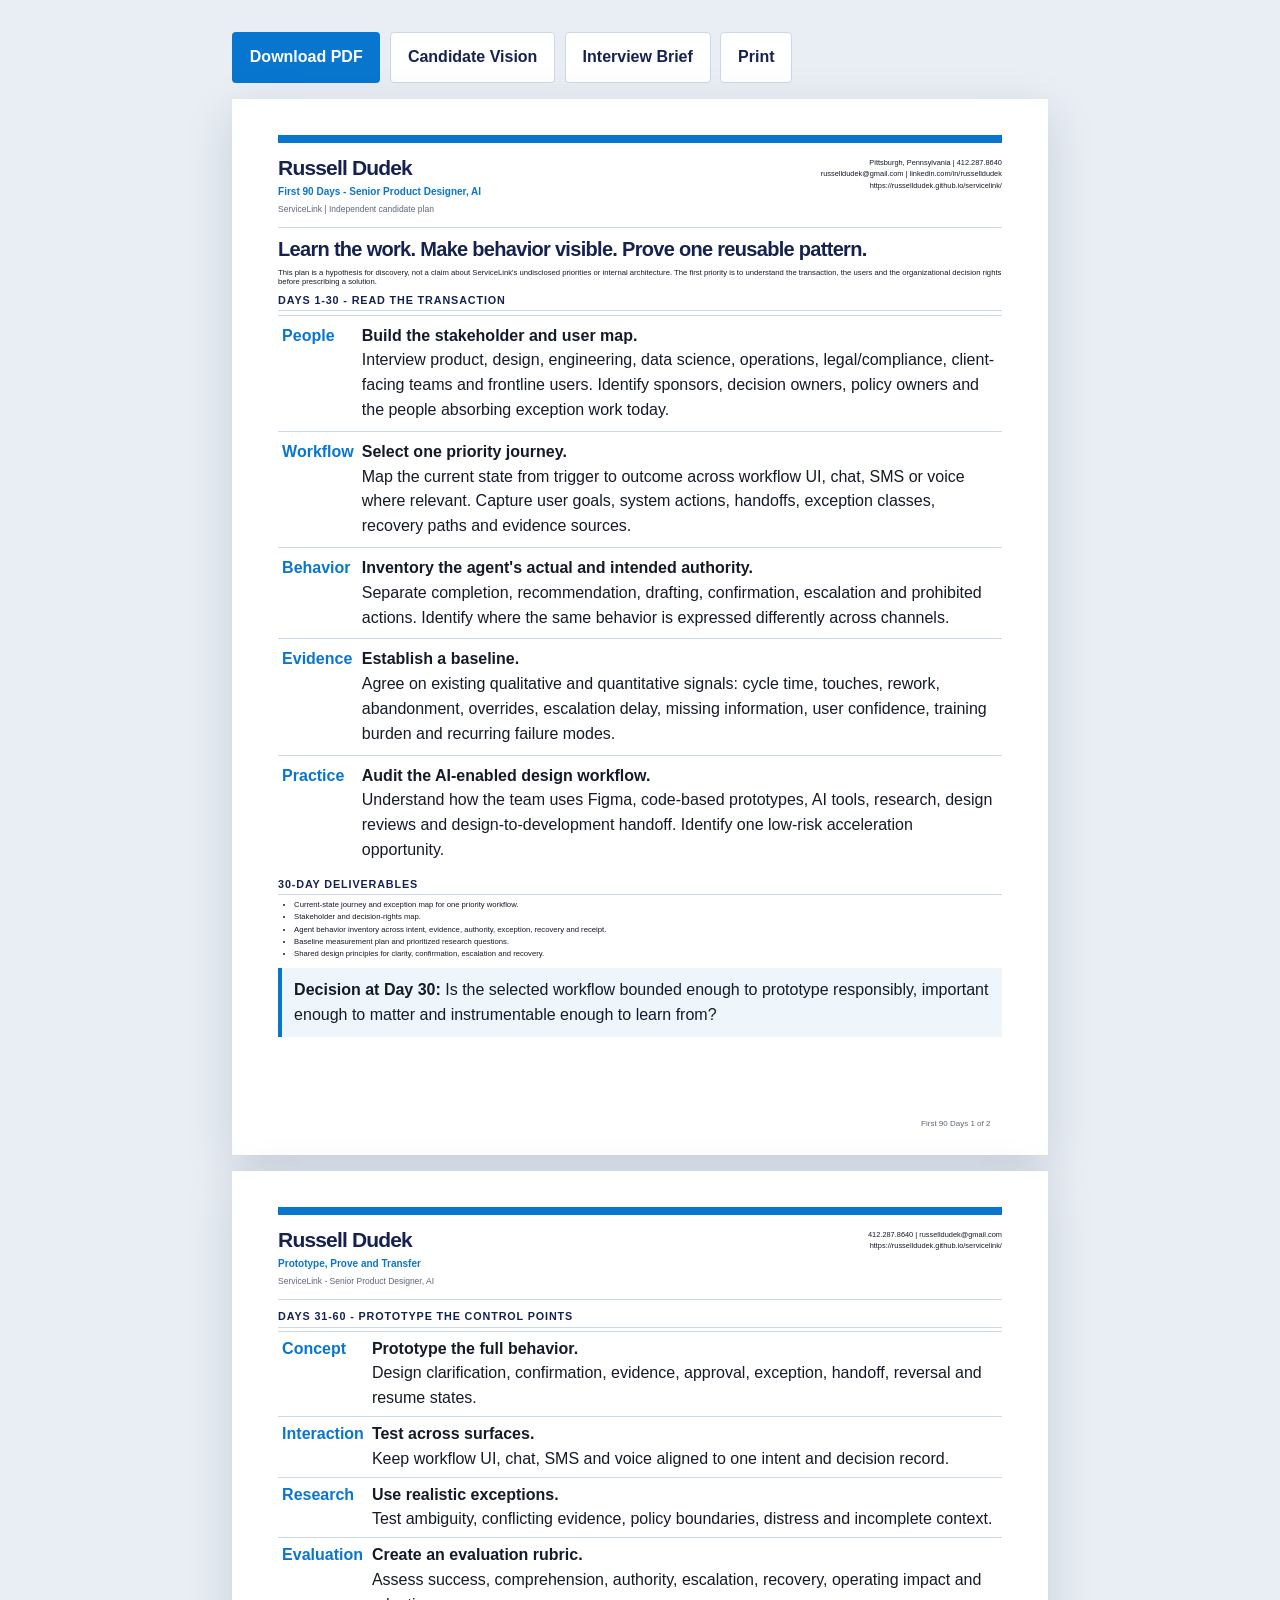
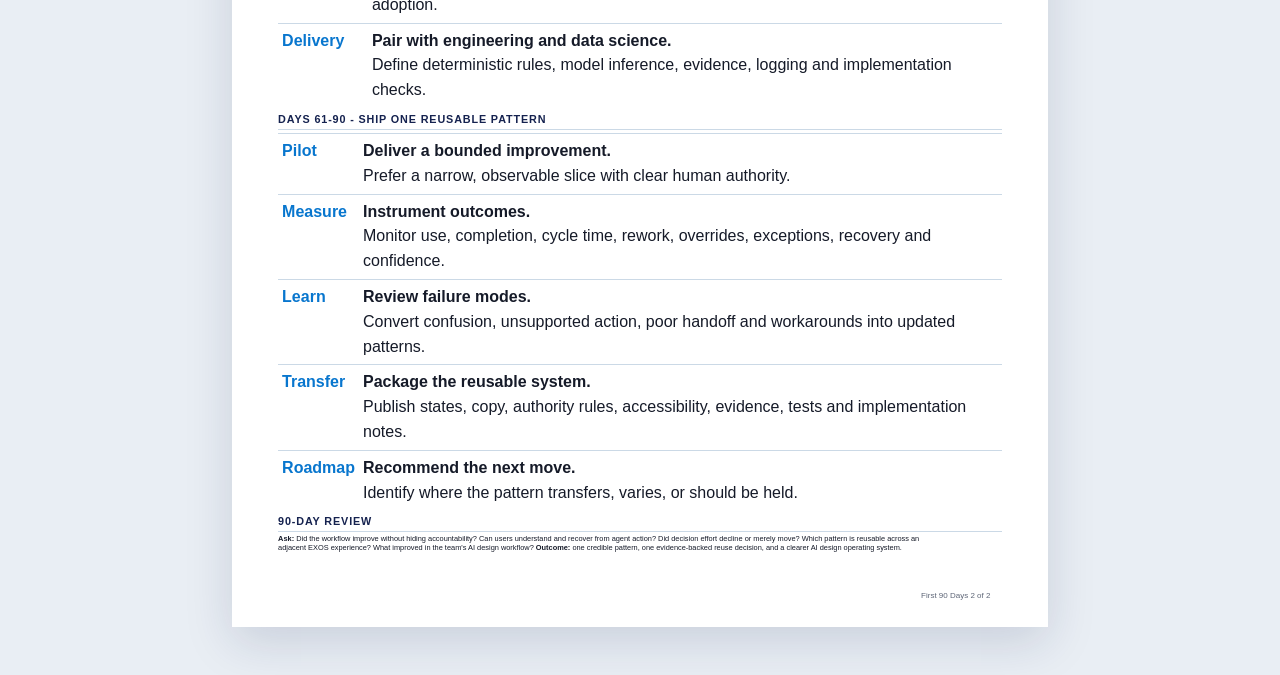
==== 90-day-plan.html @ c413d5b5 "Publish complete ServiceLink candidate campaign [skip ci]" ====
<!doctype html>
<html lang="en"><head><meta charset="utf-8"><meta name="viewport" content="width=device-width,initial-scale=1"><title>ServiceLink Senior Product Designer AI - First 90 Days</title><link rel="stylesheet" href="styles.css"></head>
<body class="document-page">
<div class="document-actions-bar"><a class="button primary" href="docs/ServiceLink-Senior-Product-Designer-AI-90-Day-Plan.pdf" download>Download PDF</a><a class="button secondary" href="index.html">Candidate Vision</a><a class="button secondary" href="interview-brief.html">Interview Brief</a><button class="button secondary" onclick="window.print()">Print</button></div>
<section class="document-sheet ultra-compact">
<header class="document-header"><div><div class="document-name">Russell Dudek</div><div class="document-identity">First 90 Days - Senior Product Designer, AI</div><div class="doc-company">ServiceLink | Independent candidate plan</div></div><div class="document-contact">Pittsburgh, Pennsylvania | 412.287.8640<br><a href="mailto:russelldudek@gmail.com">russelldudek@gmail.com</a> | <a href="https://www.linkedin.com/in/russelldudek">linkedin.com/in/russelldudek</a><br><a href="https://russelldudek.github.io/servicelink/">https://russelldudek.github.io/servicelink/</a></div></header>
<h1>Learn the work. Make behavior visible. Prove one reusable pattern.</h1>
<p>This plan is a hypothesis for discovery, not a claim about ServiceLink's undisclosed priorities or internal architecture. The first priority is to understand the transaction, the users and the organizational decision rights before prescribing a solution.</p>
<h2>Days 1-30 - Read the Transaction</h2>
<table class="timeline-table"><tr><td>People</td><td><strong>Build the stakeholder and user map.</strong><br>Interview product, design, engineering, data science, operations, legal/compliance, client-facing teams and frontline users. Identify sponsors, decision owners, policy owners and the people absorbing exception work today.</td></tr><tr><td>Workflow</td><td><strong>Select one priority journey.</strong><br>Map the current state from trigger to outcome across workflow UI, chat, SMS or voice where relevant. Capture user goals, system actions, handoffs, exception classes, recovery paths and evidence sources.</td></tr><tr><td>Behavior</td><td><strong>Inventory the agent's actual and intended authority.</strong><br>Separate completion, recommendation, drafting, confirmation, escalation and prohibited actions. Identify where the same behavior is expressed differently across channels.</td></tr><tr><td>Evidence</td><td><strong>Establish a baseline.</strong><br>Agree on existing qualitative and quantitative signals: cycle time, touches, rework, abandonment, overrides, escalation delay, missing information, user confidence, training burden and recurring failure modes.</td></tr><tr><td>Practice</td><td><strong>Audit the AI-enabled design workflow.</strong><br>Understand how the team uses Figma, code-based prototypes, AI tools, research, design reviews and design-to-development handoff. Identify one low-risk acceleration opportunity.</td></tr></table>
<h2>30-Day Deliverables</h2><ul><li>Current-state journey and exception map for one priority workflow.</li><li>Stakeholder and decision-rights map.</li><li>Agent behavior inventory across intent, evidence, authority, exception, recovery and receipt.</li><li>Baseline measurement plan and prioritized research questions.</li><li>Shared design principles for clarity, confirmation, escalation and recovery.</li></ul>
<div class="callout"><strong>Decision at Day 30:</strong> Is the selected workflow bounded enough to prototype responsibly, important enough to matter and instrumentable enough to learn from?</div>
<div class="page-number">First 90 Days 1 of 2</div>
</section>
<section class="document-sheet ultra-compact plan-page-two">
<header class="document-header"><div><div class="document-name">Russell Dudek</div><div class="document-identity">Prototype, Prove and Transfer</div><div class="doc-company">ServiceLink - Senior Product Designer, AI</div></div><div class="document-contact">412.287.8640 | russelldudek@gmail.com<br><a href="https://russelldudek.github.io/servicelink/">https://russelldudek.github.io/servicelink/</a></div></header>
<h2>Days 31-60 - Prototype the Control Points</h2>
<table class="timeline-table"><tr><td>Concept</td><td><strong>Prototype the full behavior.</strong><br>Design clarification, confirmation, evidence, approval, exception, handoff, reversal and resume states.</td></tr><tr><td>Interaction</td><td><strong>Test across surfaces.</strong><br>Keep workflow UI, chat, SMS and voice aligned to one intent and decision record.</td></tr><tr><td>Research</td><td><strong>Use realistic exceptions.</strong><br>Test ambiguity, conflicting evidence, policy boundaries, distress and incomplete context.</td></tr><tr><td>Evaluation</td><td><strong>Create an evaluation rubric.</strong><br>Assess success, comprehension, authority, escalation, recovery, operating impact and adoption.</td></tr><tr><td>Delivery</td><td><strong>Pair with engineering and data science.</strong><br>Define deterministic rules, model inference, evidence, logging and implementation checks.</td></tr></table>
<h2>Days 61-90 - Ship One Reusable Pattern</h2>
<table class="timeline-table"><tr><td>Pilot</td><td><strong>Deliver a bounded improvement.</strong><br>Prefer a narrow, observable slice with clear human authority.</td></tr><tr><td>Measure</td><td><strong>Instrument outcomes.</strong><br>Monitor use, completion, cycle time, rework, overrides, exceptions, recovery and confidence.</td></tr><tr><td>Learn</td><td><strong>Review failure modes.</strong><br>Convert confusion, unsupported action, poor handoff and workarounds into updated patterns.</td></tr><tr><td>Transfer</td><td><strong>Package the reusable system.</strong><br>Publish states, copy, authority rules, accessibility, evidence, tests and implementation notes.</td></tr><tr><td>Roadmap</td><td><strong>Recommend the next move.</strong><br>Identify where the pattern transfers, varies, or should be held.</td></tr></table>
<h2>90-Day Review</h2><p class="review-summary"><strong>Ask:</strong> Did the workflow improve without hiding accountability? Can users understand and recover from agent action? Did decision effort decline or merely move? Which pattern is reusable across an adjacent EXOS experience? What improved in the team's AI design workflow? <strong>Outcome:</strong> one credible pattern, one evidence-backed reuse decision, and a clearer AI design operating system.</p>
<div class="page-number">First 90 Days 2 of 2</div>
</section></body></html>
---- styles.css ----
@import url('./brand-tokens.css');

* { box-sizing: border-box; }
html { scroll-behavior: smooth; }
body {
  margin: 0;
  color: var(--sl-ink);
  background: var(--sl-white);
  font-family: "Aptos", "Helvetica Neue", Arial, sans-serif;
  line-height: 1.55;
}
a { color: inherit; }
button, a { -webkit-tap-highlight-color: transparent; }
button { font: inherit; }
img, svg { max-width: 100%; }

.skip-link {
  position: absolute; left: 1rem; top: -4rem; z-index: 1000;
  background: var(--sl-navy); color: white; padding: .75rem 1rem;
}
.skip-link:focus { top: 1rem; }

.site-header {
  position: sticky; top: 0; z-index: 50;
  background: rgba(255,255,255,.92); backdrop-filter: blur(16px);
  border-bottom: 1px solid rgba(203,217,230,.75);
}
.nav-wrap {
  max-width: 1240px; margin: 0 auto; padding: .85rem 1.5rem;
  display: flex; align-items: center; justify-content: space-between; gap: 1.5rem;
}
.identity { display: flex; align-items: baseline; gap: .75rem; text-decoration: none; }
.identity strong { color: var(--sl-navy); font-size: 1.1rem; letter-spacing: -.02em; }
.identity span { color: var(--sl-muted); font-size: .78rem; }
.nav-links { display: flex; flex-wrap: wrap; gap: .9rem; align-items: center; }
.nav-links a { text-decoration: none; color: var(--sl-muted); font-size: .88rem; font-weight: 700; }
.nav-links a:hover, .nav-links a:focus-visible { color: var(--sl-blue); }
.nav-cta { border: 1px solid var(--sl-blue); border-radius: 999px; padding: .55rem .85rem; color: var(--sl-blue)!important; }

main { overflow: hidden; }
.section { padding: 6rem 1.5rem; }
.section-inner { max-width: 1180px; margin: 0 auto; }
.section-label { color: var(--sl-blue); text-transform: uppercase; letter-spacing: .14em; font-weight: 800; font-size: .73rem; margin-bottom: 1rem; }
h1, h2, h3 { color: var(--sl-navy); line-height: 1.03; letter-spacing: -.035em; margin-top: 0; }
h1 { font-size: clamp(3rem, 7vw, 6.9rem); max-width: 9.2ch; margin-bottom: 1.5rem; }
h2 { font-size: clamp(2.1rem, 4.5vw, 4.4rem); max-width: 14ch; margin-bottom: 1.5rem; }
h3 { font-size: 1.35rem; }
.lead { font-size: clamp(1.15rem, 2vw, 1.45rem); color: var(--sl-muted); max-width: 48rem; }
.source-note { font-size: .8rem; color: var(--sl-muted); }

.hero {
  min-height: calc(100vh - 70px);
  display: grid; align-items: center;
  background:
    linear-gradient(90deg, rgba(8,118,206,.08), transparent 40%),
    radial-gradient(circle at 86% 18%, rgba(45,166,216,.18), transparent 28%),
    var(--sl-white);
  position: relative;
}
.hero::before {
  content: ""; position: absolute; inset: 0;
  background-image: linear-gradient(rgba(21,34,79,.045) 1px, transparent 1px), linear-gradient(90deg, rgba(21,34,79,.045) 1px, transparent 1px);
  background-size: 44px 44px; mask-image: linear-gradient(to right, transparent 0, rgba(0,0,0,.5) 45%, #000 100%);
}
.hero-grid { max-width: 1240px; margin: 0 auto; padding: 5rem 1.5rem; display: grid; grid-template-columns: 1.05fr .95fr; gap: 5rem; align-items: center; position: relative; z-index: 1; }
.company-lockup { display: inline-flex; flex-direction: column; gap: .2rem; margin-bottom: 2rem; border-left: 5px solid var(--sl-blue); padding-left: 1rem; }
.company-lockup strong { font-size: 1.35rem; color: var(--sl-navy); letter-spacing: -.02em; }
.company-lockup span { font-size: .82rem; color: var(--sl-muted); }
.hero-copy p { max-width: 44rem; font-size: 1.18rem; color: var(--sl-muted); }
.hero-actions { margin-top: 2.3rem; display: flex; gap: .8rem; flex-wrap: wrap; }
.button { display: inline-flex; justify-content: center; align-items: center; min-height: 46px; padding: .75rem 1.05rem; border-radius: 4px; font-weight: 800; text-decoration: none; border: 1px solid transparent; }
.button.primary { background: var(--sl-blue); color: white; }
.button.secondary { border-color: var(--sl-line); color: var(--sl-navy); background: white; }
.button:hover, .button:focus-visible { transform: translateY(-1px); box-shadow: 0 8px 24px rgba(21,34,79,.13); }

.title-scene { position: relative; min-height: 560px; display: grid; place-items: center; }
.title-document { position: relative; width: min(100%, 470px); aspect-ratio: .82; }
.deed-layer {
  position: absolute; inset: 0; border-radius: 10px; border: 1px solid rgba(21,34,79,.15); box-shadow: var(--shadow-soft);
  background: rgba(255,255,255,.92); padding: 2rem; transition: transform .6s cubic-bezier(.2,.7,.2,1), opacity .6s ease;
}
.deed-layer.layer-a { transform: translate(-28px, 26px) rotate(-4deg); background: rgba(238,246,252,.94); }
.deed-layer.layer-b { transform: translate(26px, 15px) rotate(3deg); background: rgba(220,240,251,.92); }
.deed-layer.layer-c { transform: translate(-8px, -10px) rotate(-1deg); }
.title-scene.is-aligned .layer-a, .title-scene.is-aligned .layer-b, .title-scene.is-aligned .layer-c { transform: translate(0,0) rotate(0); }
.deed-topline { display: flex; justify-content: space-between; gap: 1rem; color: var(--sl-blue); text-transform: uppercase; letter-spacing: .12em; font-weight: 800; font-size: .65rem; }
.deed-title { font-size: 2.1rem; color: var(--sl-navy); font-weight: 900; line-height: 1; margin: 1.6rem 0 1.8rem; letter-spacing: -.04em; }
.deed-row { display: grid; grid-template-columns: 100px 1fr; gap: 1rem; padding: .75rem 0; border-top: 1px solid var(--sl-line); font-size: .83rem; }
.deed-row b { color: var(--sl-navy); }
.deed-row span { color: var(--sl-muted); }
.clear-seal {
  position: absolute; right: -18px; bottom: 35px; width: 128px; height: 128px; border: 3px solid var(--campaign-green); border-radius: 50%;
  display: grid; place-items: center; text-align: center; color: var(--campaign-green); font-weight: 900; text-transform: uppercase; letter-spacing: .08em; font-size: .72rem;
  background: rgba(255,255,255,.94); transform: scale(.75) rotate(-12deg); opacity: .25; transition: .7s ease;
}
.title-scene.is-aligned .clear-seal { transform: scale(1) rotate(-7deg); opacity: 1; }
.scene-caption { position: absolute; left: 1rem; bottom: -1rem; color: var(--sl-muted); font-size: .78rem; max-width: 24rem; }

.company-moment { background: var(--sl-navy); color: white; }
.company-moment h2, .company-moment h3 { color: white; }
.company-moment .section-label { color: #7dd8ff; }
.moment-grid { display: grid; grid-template-columns: .8fr 1.2fr; gap: 5rem; align-items: start; }
.moment-lines { border-left: 1px solid rgba(255,255,255,.25); }
.moment-line { padding: 1.35rem 0 1.35rem 2rem; border-bottom: 1px solid rgba(255,255,255,.16); }
.moment-line strong { display: block; color: #7dd8ff; margin-bottom: .4rem; }
.moment-line p { margin: 0; color: rgba(255,255,255,.8); }

.tensions { background: #f7fbfe; }
.tension-list { margin-top: 3.5rem; border-top: 2px solid var(--sl-navy); }
.tension-row { display: grid; grid-template-columns: 1fr 72px 1fr; align-items: center; gap: 1rem; padding: 1.5rem 0; border-bottom: 1px solid var(--sl-line); }
.tension-side { font-weight: 850; color: var(--sl-navy); font-size: clamp(1.2rem, 2.2vw, 1.8rem); }
.tension-row .versus { text-align: center; color: var(--sl-blue); font-weight: 900; }
.tension-note { grid-column: 1 / -1; color: var(--sl-muted); max-width: 60rem; }

.operating-model { background: white; }
.model-layout { display: grid; grid-template-columns: .72fr 1.28fr; gap: 4rem; align-items: start; }
.model-rail { position: sticky; top: 100px; }
.model-sequence { border-left: 3px solid var(--sl-blue); }
.model-step { position: relative; padding: .5rem 0 2.3rem 2rem; }
.model-step::before { content: ""; position: absolute; width: 13px; height: 13px; left: -8px; top: .55rem; border-radius: 50%; background: white; border: 3px solid var(--sl-blue); }
.model-step small { color: var(--sl-blue); font-weight: 900; letter-spacing: .12em; }
.model-step p { color: var(--sl-muted); margin-bottom: 0; }
.model-result { padding: 1.5rem; background: var(--sl-pale); border-left: 4px solid var(--campaign-green); }

.lab { background: linear-gradient(135deg, var(--sl-navy), #0f3f77); color: white; }
.lab h2, .lab h3 { color: white; }
.lab .section-label { color: #7dd8ff; }
.lab-intro { max-width: 50rem; color: rgba(255,255,255,.78); }
.scenario-controls { display: flex; gap: .55rem; flex-wrap: wrap; margin: 2rem 0; }
.scenario-button { border: 1px solid rgba(255,255,255,.3); background: transparent; color: white; padding: .7rem .9rem; cursor: pointer; border-radius: 4px; font-weight: 800; }
.scenario-button[aria-pressed="true"] { background: white; color: var(--sl-navy); border-color: white; }
.scenario-button:focus-visible { outline: 3px solid #7dd8ff; outline-offset: 3px; }
.review-workspace { display: grid; grid-template-columns: 1.1fr .9fr; gap: 1.25rem; }
.review-sheet, .decision-panel { background: white; color: var(--sl-ink); border-radius: 8px; padding: 1.6rem; }
.review-sheet { display: grid; gap: .2rem; }
.review-line { display: grid; grid-template-columns: 130px 1fr auto; align-items: center; gap: 1rem; padding: .85rem 0; border-bottom: 1px solid var(--sl-line); }
.review-line .field { color: var(--sl-muted); font-size: .8rem; font-weight: 800; text-transform: uppercase; letter-spacing: .08em; }
.review-line .value { font-weight: 750; color: var(--sl-navy); }
.review-line .status { font-size: .72rem; padding: .25rem .45rem; border-radius: 999px; font-weight: 900; }
.status.clear { background: #dff4ec; color: #166b56; }
.status.hold { background: #fff0d9; color: #8a5512; }
.status.stop { background: #fde6e9; color: #953645; }
.decision-panel { display: flex; flex-direction: column; justify-content: space-between; }
.decision-badge { display: inline-flex; align-self: flex-start; padding: .4rem .6rem; border-radius: 3px; background: var(--sl-blue); color: white; font-weight: 900; font-size: .78rem; }
.decision-panel h3 { font-size: 2rem; margin: 1.4rem 0 .6rem; }
.decision-panel p { color: var(--sl-muted); }
.receipt { margin-top: 1.2rem; border-top: 2px solid var(--sl-navy); padding-top: 1rem; font-family: ui-monospace, SFMono-Regular, Menlo, monospace; font-size: .76rem; color: var(--sl-muted); }
.reset-button { margin-top: 1rem; align-self: flex-start; border: 0; background: transparent; color: var(--sl-blue); text-decoration: underline; cursor: pointer; font-weight: 800; }

.evidence { background: #f7fbfe; }
.evidence-trail { margin-top: 3rem; position: relative; }
.evidence-trail::before { content: ""; position: absolute; left: 150px; top: 0; bottom: 0; width: 2px; background: var(--sl-line); }
.evidence-item { display: grid; grid-template-columns: 120px 1fr; gap: 3rem; padding: 1.4rem 0; position: relative; }
.evidence-year { color: var(--sl-blue); font-weight: 900; text-align: right; }
.evidence-copy { padding-left: 2rem; position: relative; }
.evidence-copy::before { content: ""; position: absolute; left: -3.45rem; top: .3rem; width: 12px; height: 12px; background: white; border: 3px solid var(--sl-blue); border-radius: 50%; }
.evidence-copy h3 { margin-bottom: .35rem; }
.evidence-copy p { margin: 0; color: var(--sl-muted); }

.entry { background: white; }
.entry-map { display: grid; grid-template-columns: repeat(3,1fr); gap: 0; border: 1px solid var(--sl-line); margin-top: 3rem; }
.entry-phase { padding: 2rem; min-height: 330px; border-right: 1px solid var(--sl-line); position: relative; }
.entry-phase:last-child { border-right: 0; }
.entry-phase .day { color: var(--sl-blue); font-size: .75rem; font-weight: 900; text-transform: uppercase; letter-spacing: .12em; }
.entry-phase h3 { font-size: 1.8rem; margin: 1rem 0; }
.entry-phase ul { padding-left: 1.1rem; color: var(--sl-muted); }
.entry-phase::after { content: ""; position: absolute; bottom: 0; left: 0; width: 100%; height: 7px; background: var(--sl-blue); transform-origin: left; transform: scaleX(.33); }
.entry-phase:nth-child(2)::after { transform: scaleX(.67); }
.entry-phase:nth-child(3)::after { transform: scaleX(1); }

.objection { background: var(--sl-pale); }
.objection-layout { display: grid; grid-template-columns: .85fr 1.15fr; gap: 5rem; align-items: start; }
.objection-question { font-size: clamp(2rem,4vw,4rem); color: var(--sl-navy); font-weight: 900; line-height: 1.05; }
.objection-answer p { color: var(--sl-muted); font-size: 1.08rem; }

.questions { background: var(--sl-navy); color: white; }
.questions h2, .questions h3 { color: white; }
.questions .section-label { color: #7dd8ff; }
.question-list { counter-reset: q; margin-top: 3rem; }
.question { counter-increment: q; display: grid; grid-template-columns: 56px 1fr; gap: 1.2rem; padding: 1.4rem 0; border-top: 1px solid rgba(255,255,255,.18); }
.question::before { content: counter(q, decimal-leading-zero); color: #7dd8ff; font-weight: 900; }
.question p { margin: 0; font-size: 1.2rem; }
.document-actions { display: flex; flex-wrap: wrap; gap: .8rem; margin-top: 3rem; }
.document-actions .button.secondary { background: transparent; color: white; border-color: rgba(255,255,255,.4); }

.site-footer { padding: 2rem 1.5rem; background: #0d1637; color: rgba(255,255,255,.67); font-size: .78rem; }
.footer-inner { max-width: 1180px; margin: 0 auto; display: flex; justify-content: space-between; gap: 2rem; flex-wrap: wrap; }

/* Document system */
.document-page { background: #e9eef4; min-height: 100vh; padding: 2rem 1rem; }
.document-actions-bar { max-width: 8.5in; margin: 0 auto 1rem; display: flex; gap: .6rem; flex-wrap: wrap; }
.document-sheet { width: 8.5in; max-width: 100%; margin: 0 auto 1rem; min-height: 11in; background: white; box-shadow: 0 15px 45px rgba(21,34,79,.15); padding: .55in .6in; position: relative; overflow: visible; }
.document-header { border-top: 8px solid var(--sl-blue); padding-top: .22in; display: grid; grid-template-columns: 1fr auto; gap: .25in; align-items: start; border-bottom: 1px solid var(--sl-line); padding-bottom: .18in; margin-bottom: .22in; }
.document-name { font-size: 26px; line-height: 1; color: var(--sl-navy); font-weight: 900; letter-spacing: -.04em; }
.document-identity { margin-top: 6px; color: var(--sl-blue); font-size: 12px; font-weight: 800; }
.document-contact { text-align: right; font-size: 8.5px; line-height: 1.55; }
.document-contact a { text-decoration: none; }
.doc-company { color: var(--sl-muted); font-size: 8.5px; margin-top: 4px; }
.document-sheet h1 { font-size: 24px; max-width: none; margin: 0 0 10px; }
.document-sheet h2 { font-size: 14px; max-width: none; margin: 18px 0 7px; color: var(--sl-navy); text-transform: uppercase; letter-spacing: .08em; border-bottom: 1px solid var(--sl-line); padding-bottom: 4px; }
.document-sheet h3 { font-size: 11.5px; margin: 0; letter-spacing: 0; line-height: 1.25; }
.document-sheet p, .document-sheet li { font-size: 9.3px; line-height: 1.38; }
.document-sheet ul { margin: 5px 0 9px; padding-left: 16px; }
.document-sheet li { margin-bottom: 3px; }
.resume-summary { display: grid; grid-template-columns: 1.3fr .7fr; gap: .25in; }
.capability-list { display: grid; grid-template-columns: 1fr 1fr; gap: 4px 12px; padding: 0; list-style: none; }
.capability-list li { border-left: 3px solid var(--sl-blue); padding-left: 6px; }
.role { margin-bottom: 13px; break-inside: avoid; }
.role-line { display: flex; justify-content: space-between; gap: 10px; align-items: baseline; }
.role-meta { color: var(--sl-muted); font-size: 8.7px; font-weight: 700; }
.doc-columns { display: grid; grid-template-columns: 1fr 1fr; gap: .25in; }
.callout { background: var(--sl-pale); border-left: 4px solid var(--sl-blue); padding: 10px 12px; }
.page-number { position: absolute; bottom: .25in; right: .6in; font-size: 8px; color: var(--sl-muted); }
.document-sheet .small { font-size: 8.3px; color: var(--sl-muted); }
.cover-body p { font-size: 10.4px; line-height: 1.52; margin: 0 0 12px; }
.signature { margin-top: 18px; }
.brief-grid { display: grid; grid-template-columns: .85fr 1.15fr; gap: .25in; }
.metric-table { width: 100%; border-collapse: collapse; font-size: 8.5px; }
.metric-table th, .metric-table td { border: 1px solid var(--sl-line); padding: 6px; vertical-align: top; }
.metric-table th { background: var(--sl-pale); text-align: left; color: var(--sl-navy); }
.timeline-table { width: 100%; border-collapse: collapse; }
.timeline-table td { vertical-align: top; border-top: 1px solid var(--sl-line); padding: 8px 4px; }
.timeline-table td:first-child { width: 75px; color: var(--sl-blue); font-weight: 900; }
.review-card { border: 1px solid var(--sl-line); padding: 10px; margin-bottom: 8px; break-inside: avoid; }
.review-card b { color: var(--sl-navy); }

@media (max-width: 900px) {
  .hero-grid, .moment-grid, .model-layout, .review-workspace, .objection-layout { grid-template-columns: 1fr; gap: 3rem; }
  .title-scene { min-height: 500px; }
  .model-rail { position: static; }
  .entry-map { grid-template-columns: 1fr; }
  .entry-phase { border-right: 0; border-bottom: 1px solid var(--sl-line); min-height: auto; }
  .entry-phase:last-child { border-bottom: 0; }
  .document-header { grid-template-columns: 1fr; }
  .document-contact { text-align: left; }
}
@media (max-width: 680px) {
  .nav-links a:not(.nav-cta) { display: none; }
  .identity span { display: none; }
  .section { padding: 4.2rem 1rem; }
  .hero-grid { padding: 4rem 1rem; }
  h1 { font-size: clamp(2.8rem, 16vw, 4.4rem); }
  .title-scene { min-height: 430px; }
  .title-document { width: 88%; }
  .deed-layer { padding: 1.35rem; }
  .deed-title { font-size: 1.7rem; }
  .deed-row { grid-template-columns: 80px 1fr; font-size: .72rem; }
  .clear-seal { width: 95px; height: 95px; right: -10px; }
  .tension-row { grid-template-columns: 1fr; gap: .4rem; }
  .tension-row .versus { text-align: left; }
  .review-line { grid-template-columns: 1fr; gap: .25rem; }
  .review-line .status { justify-self: start; }
  .evidence-trail::before { left: 14px; }
  .evidence-item { grid-template-columns: 1fr; gap: .3rem; padding-left: 2.2rem; }
  .evidence-year { text-align: left; }
  .evidence-copy { padding-left: 0; }
  .evidence-copy::before { left: -2.55rem; }
  .document-page { padding: .5rem; }
  .document-sheet { width: 100%; min-height: auto; padding: 1.25rem; box-shadow: none; }
  .resume-summary, .doc-columns, .brief-grid { grid-template-columns: 1fr; }
  .page-number { position: static; text-align: right; margin-top: 1rem; }
}

@media print {
  @page { size: Letter; margin: 0; }
  body { background: white; -webkit-print-color-adjust: exact; print-color-adjust: exact; }
  .site-header, .document-actions-bar { display: none !important; }
  .document-page { padding: 0; background: white; }
  .document-sheet { width: 8.5in; height: 11in; min-height: 11in; margin: 0; box-shadow: none; break-after: page; overflow: hidden; }
  .document-sheet:last-child { break-after: auto; }
  a { text-decoration: none; }
}

@media (prefers-reduced-motion: reduce) {
  html { scroll-behavior: auto; }
  *, *::before, *::after { animation-duration: .001ms !important; animation-iteration-count: 1 !important; transition-duration: .001ms !important; }
  .deed-layer { transform: translate(0,0) rotate(0) !important; }
  .clear-seal { transform: scale(1) rotate(-7deg) !important; opacity: 1 !important; }
}

/* Compact print artifacts with deliberate fixed-page composition */
.document-sheet.compact { padding: .42in .5in; }
.document-sheet.compact .document-header { padding-top: .16in; padding-bottom: .13in; margin-bottom: .15in; }
.document-sheet.compact .document-name { font-size: 22px; }
.document-sheet.compact .document-identity { font-size: 10.5px; }
.document-sheet.compact .document-contact { font-size: 7.7px; }
.document-sheet.compact h1 { font-size: 21px; margin-bottom: 7px; }
.document-sheet.compact h2 { font-size: 11.5px; margin: 11px 0 5px; padding-bottom: 3px; }
.document-sheet.compact h3 { font-size: 10.5px; }
.document-sheet.compact p,
.document-sheet.compact li { font-size: 8.1px; line-height: 1.28; }
.document-sheet.compact ul { margin: 3px 0 6px; }
.document-sheet.compact .metric-table { font-size: 7.25px; }
.document-sheet.compact .metric-table th,
.document-sheet.compact .metric-table td { padding: 4px; }
.document-sheet.compact .timeline-table td { padding: 5px 3px; }
.document-sheet.compact .timeline-table td:first-child { width: 62px; }
.document-sheet.compact .review-card { padding: 6px 8px; margin-bottom: 5px; }
.document-sheet.compact .callout { padding: 7px 9px; }
.document-sheet.compact .small { font-size: 7.2px; }

.document-sheet.ultra-compact { padding: .38in .48in; }
.document-sheet.ultra-compact .document-header { padding-top: .14in; padding-bottom: .11in; margin-bottom: .12in; }
.document-sheet.ultra-compact .document-name { font-size: 21px; }
.document-sheet.ultra-compact .document-identity { font-size: 10px; }
.document-sheet.ultra-compact .document-contact { font-size: 7.4px; }
.document-sheet.ultra-compact h1 { font-size: 20px; margin-bottom: 6px; }
.document-sheet.ultra-compact h2 { font-size: 10.8px; margin: 8px 0 4px; }
.document-sheet.ultra-compact p,
.document-sheet.ultra-compact li { font-size: 7.7px; line-height: 1.22; }
.document-sheet.ultra-compact .review-card { padding: 5px 7px; margin-bottom: 4px; }
.document-sheet.ultra-compact .metric-table { font-size: 6.8px; }
.document-sheet.ultra-compact .metric-table th,
.document-sheet.ultra-compact .metric-table td { padding: 3px; }

.document-sheet.plan-page-two .timeline-table td { padding: 5px 4px; }
.document-sheet.plan-page-two h2 { margin: 6px 0 3px; }
.document-sheet.plan-page-two .review-summary { font-size: 7.4px; line-height: 1.16; margin: 0; padding-right: .7in; }
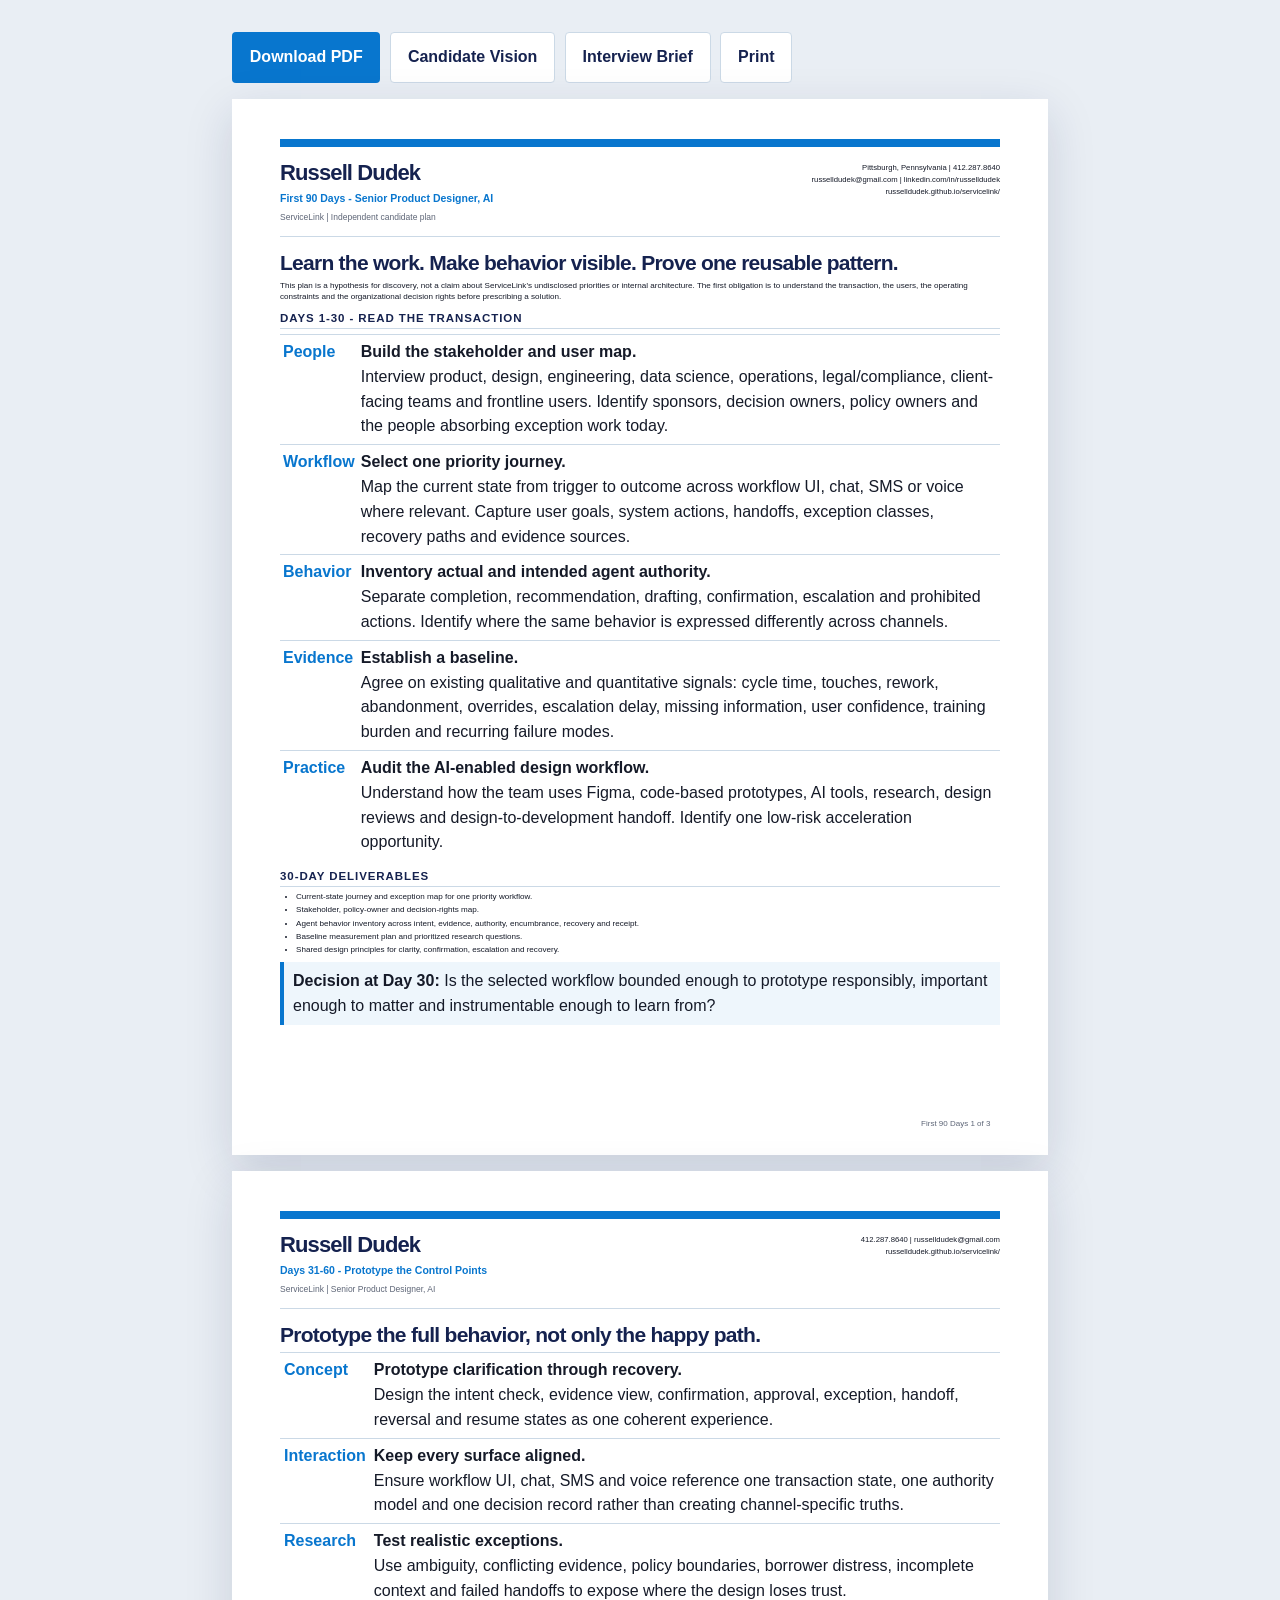
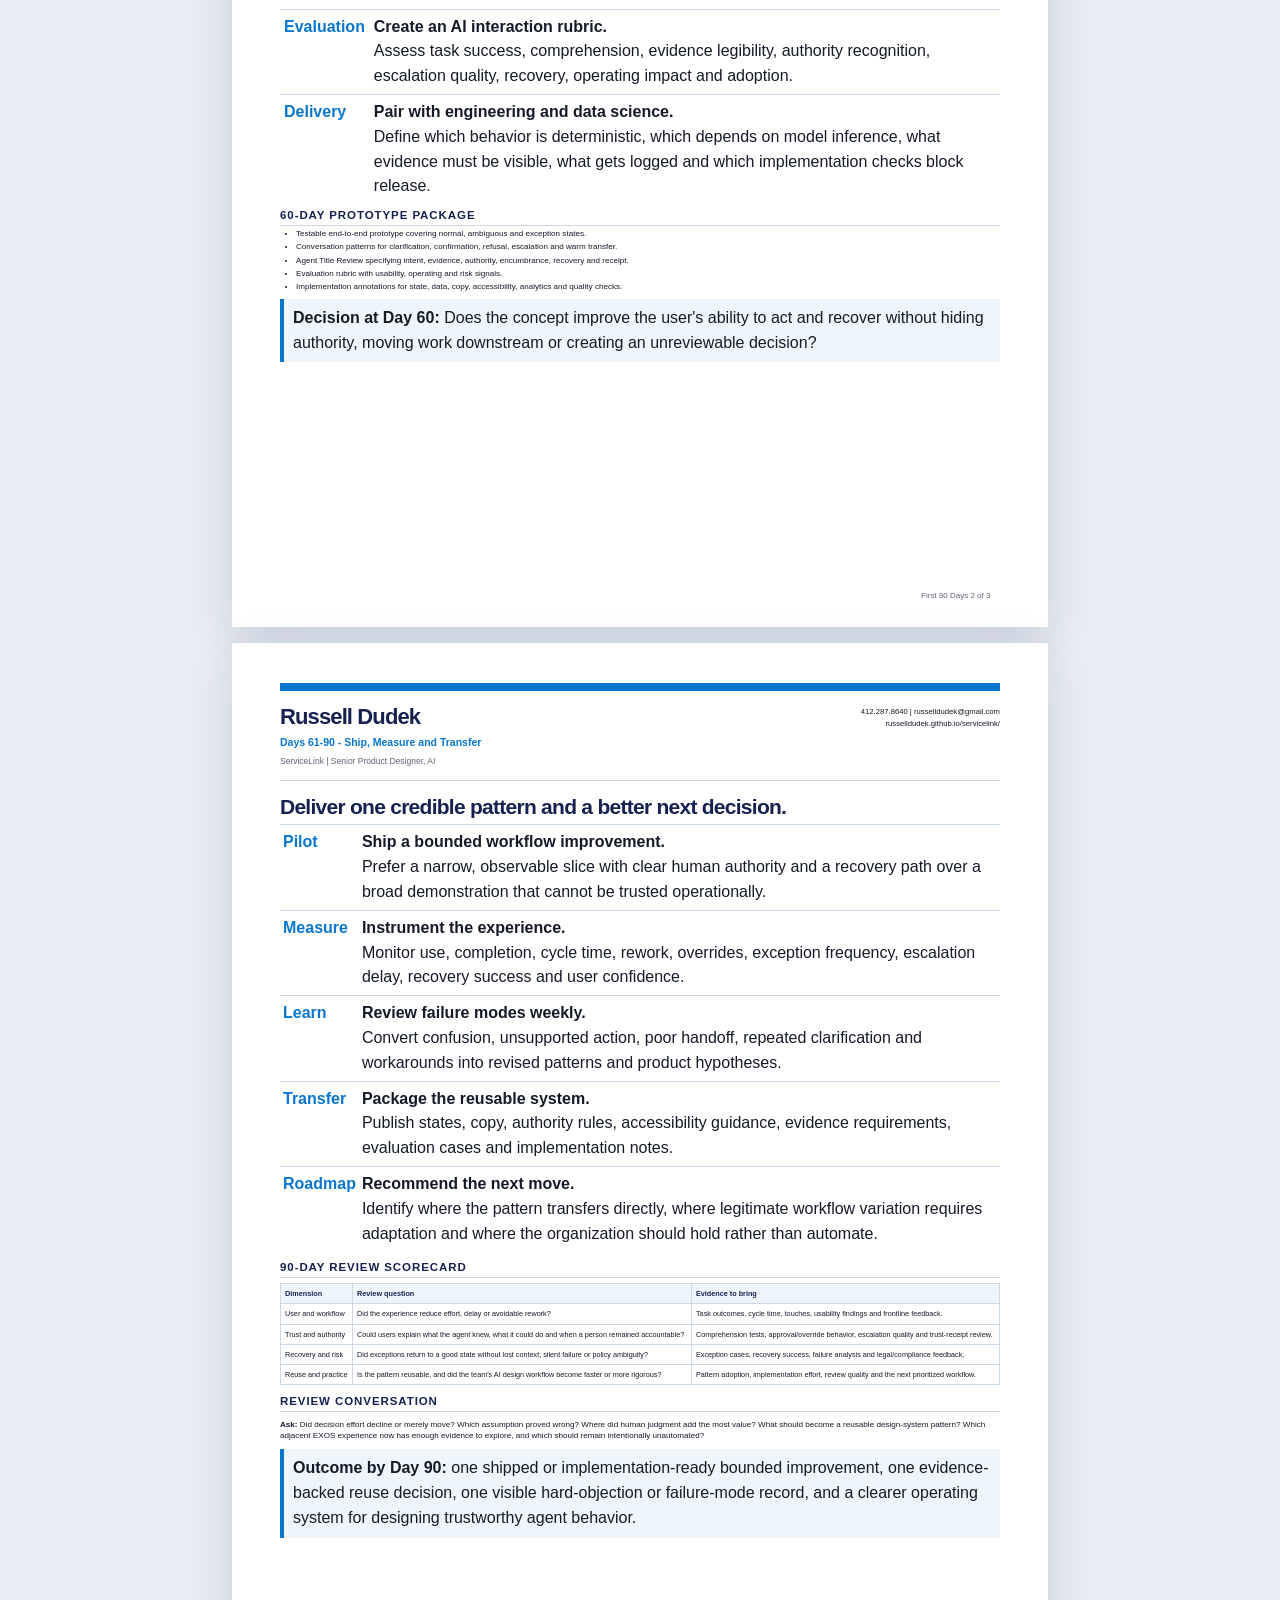
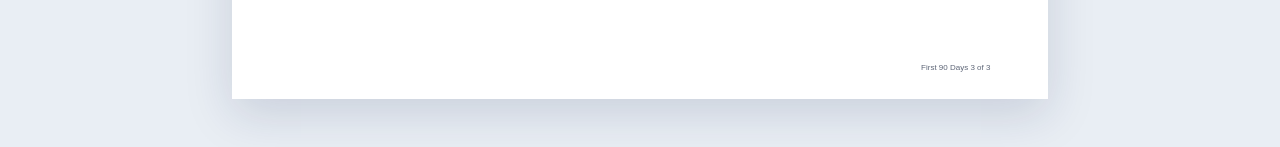
==== commit 6ebb629f: "Expand 90-day plan to three pages" ====
--- a/90-day-plan.html
+++ b/90-day-plan.html
@@ -1,23 +1,108 @@
 <!doctype html>
-<html lang="en"><head><meta charset="utf-8"><meta name="viewport" content="width=device-width,initial-scale=1"><title>ServiceLink Senior Product Designer AI - First 90 Days</title><link rel="stylesheet" href="styles.css"></head>
+<html lang="en">
+<head>
+  <meta charset="utf-8">
+  <meta name="viewport" content="width=device-width,initial-scale=1">
+  <title>ServiceLink Senior Product Designer AI - First 90 Days</title>
+  <link rel="stylesheet" href="styles.css">
+</head>
 <body class="document-page">
-<div class="document-actions-bar"><a class="button primary" href="docs/ServiceLink-Senior-Product-Designer-AI-90-Day-Plan.pdf" download>Download PDF</a><a class="button secondary" href="index.html">Candidate Vision</a><a class="button secondary" href="interview-brief.html">Interview Brief</a><button class="button secondary" onclick="window.print()">Print</button></div>
-<section class="document-sheet ultra-compact">
-<header class="document-header"><div><div class="document-name">Russell Dudek</div><div class="document-identity">First 90 Days - Senior Product Designer, AI</div><div class="doc-company">ServiceLink | Independent candidate plan</div></div><div class="document-contact">Pittsburgh, Pennsylvania | 412.287.8640<br><a href="mailto:russelldudek@gmail.com">russelldudek@gmail.com</a> | <a href="https://www.linkedin.com/in/russelldudek">linkedin.com/in/russelldudek</a><br><a href="https://russelldudek.github.io/servicelink/">https://russelldudek.github.io/servicelink/</a></div></header>
-<h1>Learn the work. Make behavior visible. Prove one reusable pattern.</h1>
-<p>This plan is a hypothesis for discovery, not a claim about ServiceLink's undisclosed priorities or internal architecture. The first priority is to understand the transaction, the users and the organizational decision rights before prescribing a solution.</p>
-<h2>Days 1-30 - Read the Transaction</h2>
-<table class="timeline-table"><tr><td>People</td><td><strong>Build the stakeholder and user map.</strong><br>Interview product, design, engineering, data science, operations, legal/compliance, client-facing teams and frontline users. Identify sponsors, decision owners, policy owners and the people absorbing exception work today.</td></tr><tr><td>Workflow</td><td><strong>Select one priority journey.</strong><br>Map the current state from trigger to outcome across workflow UI, chat, SMS or voice where relevant. Capture user goals, system actions, handoffs, exception classes, recovery paths and evidence sources.</td></tr><tr><td>Behavior</td><td><strong>Inventory the agent's actual and intended authority.</strong><br>Separate completion, recommendation, drafting, confirmation, escalation and prohibited actions. Identify where the same behavior is expressed differently across channels.</td></tr><tr><td>Evidence</td><td><strong>Establish a baseline.</strong><br>Agree on existing qualitative and quantitative signals: cycle time, touches, rework, abandonment, overrides, escalation delay, missing information, user confidence, training burden and recurring failure modes.</td></tr><tr><td>Practice</td><td><strong>Audit the AI-enabled design workflow.</strong><br>Understand how the team uses Figma, code-based prototypes, AI tools, research, design reviews and design-to-development handoff. Identify one low-risk acceleration opportunity.</td></tr></table>
-<h2>30-Day Deliverables</h2><ul><li>Current-state journey and exception map for one priority workflow.</li><li>Stakeholder and decision-rights map.</li><li>Agent behavior inventory across intent, evidence, authority, exception, recovery and receipt.</li><li>Baseline measurement plan and prioritized research questions.</li><li>Shared design principles for clarity, confirmation, escalation and recovery.</li></ul>
-<div class="callout"><strong>Decision at Day 30:</strong> Is the selected workflow bounded enough to prototype responsibly, important enough to matter and instrumentable enough to learn from?</div>
-<div class="page-number">First 90 Days 1 of 2</div>
-</section>
-<section class="document-sheet ultra-compact plan-page-two">
-<header class="document-header"><div><div class="document-name">Russell Dudek</div><div class="document-identity">Prototype, Prove and Transfer</div><div class="doc-company">ServiceLink - Senior Product Designer, AI</div></div><div class="document-contact">412.287.8640 | russelldudek@gmail.com<br><a href="https://russelldudek.github.io/servicelink/">https://russelldudek.github.io/servicelink/</a></div></header>
-<h2>Days 31-60 - Prototype the Control Points</h2>
-<table class="timeline-table"><tr><td>Concept</td><td><strong>Prototype the full behavior.</strong><br>Design clarification, confirmation, evidence, approval, exception, handoff, reversal and resume states.</td></tr><tr><td>Interaction</td><td><strong>Test across surfaces.</strong><br>Keep workflow UI, chat, SMS and voice aligned to one intent and decision record.</td></tr><tr><td>Research</td><td><strong>Use realistic exceptions.</strong><br>Test ambiguity, conflicting evidence, policy boundaries, distress and incomplete context.</td></tr><tr><td>Evaluation</td><td><strong>Create an evaluation rubric.</strong><br>Assess success, comprehension, authority, escalation, recovery, operating impact and adoption.</td></tr><tr><td>Delivery</td><td><strong>Pair with engineering and data science.</strong><br>Define deterministic rules, model inference, evidence, logging and implementation checks.</td></tr></table>
-<h2>Days 61-90 - Ship One Reusable Pattern</h2>
-<table class="timeline-table"><tr><td>Pilot</td><td><strong>Deliver a bounded improvement.</strong><br>Prefer a narrow, observable slice with clear human authority.</td></tr><tr><td>Measure</td><td><strong>Instrument outcomes.</strong><br>Monitor use, completion, cycle time, rework, overrides, exceptions, recovery and confidence.</td></tr><tr><td>Learn</td><td><strong>Review failure modes.</strong><br>Convert confusion, unsupported action, poor handoff and workarounds into updated patterns.</td></tr><tr><td>Transfer</td><td><strong>Package the reusable system.</strong><br>Publish states, copy, authority rules, accessibility, evidence, tests and implementation notes.</td></tr><tr><td>Roadmap</td><td><strong>Recommend the next move.</strong><br>Identify where the pattern transfers, varies, or should be held.</td></tr></table>
-<h2>90-Day Review</h2><p class="review-summary"><strong>Ask:</strong> Did the workflow improve without hiding accountability? Can users understand and recover from agent action? Did decision effort decline or merely move? Which pattern is reusable across an adjacent EXOS experience? What improved in the team's AI design workflow? <strong>Outcome:</strong> one credible pattern, one evidence-backed reuse decision, and a clearer AI design operating system.</p>
-<div class="page-number">First 90 Days 2 of 2</div>
-</section></body></html>
+  <div class="document-actions-bar">
+    <a class="button primary" href="docs/ServiceLink-Senior-Product-Designer-AI-90-Day-Plan.pdf" download>Download PDF</a>
+    <a class="button secondary" href="index.html">Candidate Vision</a>
+    <a class="button secondary" href="interview-brief.html">Interview Brief</a>
+    <button class="button secondary" onclick="window.print()">Print</button>
+  </div>
+
+  <section class="document-sheet compact plan-page-one">
+    <header class="document-header">
+      <div>
+        <div class="document-name">Russell Dudek</div>
+        <div class="document-identity">First 90 Days - Senior Product Designer, AI</div>
+        <div class="doc-company">ServiceLink | Independent candidate plan</div>
+      </div>
+      <div class="document-contact">Pittsburgh, Pennsylvania | 412.287.8640<br><a href="mailto:russelldudek@gmail.com">russelldudek@gmail.com</a> | <a href="https://www.linkedin.com/in/russelldudek">linkedin.com/in/russelldudek</a><br><a href="https://russelldudek.github.io/servicelink/">russelldudek.github.io/servicelink/</a></div>
+    </header>
+    <h1>Learn the work. Make behavior visible. Prove one reusable pattern.</h1>
+    <p>This plan is a hypothesis for discovery, not a claim about ServiceLink's undisclosed priorities or internal architecture. The first obligation is to understand the transaction, the users, the operating constraints and the organizational decision rights before prescribing a solution.</p>
+    <h2>Days 1-30 - Read the Transaction</h2>
+    <table class="timeline-table">
+      <tr><td>People</td><td><strong>Build the stakeholder and user map.</strong><br>Interview product, design, engineering, data science, operations, legal/compliance, client-facing teams and frontline users. Identify sponsors, decision owners, policy owners and the people absorbing exception work today.</td></tr>
+      <tr><td>Workflow</td><td><strong>Select one priority journey.</strong><br>Map the current state from trigger to outcome across workflow UI, chat, SMS or voice where relevant. Capture user goals, system actions, handoffs, exception classes, recovery paths and evidence sources.</td></tr>
+      <tr><td>Behavior</td><td><strong>Inventory actual and intended agent authority.</strong><br>Separate completion, recommendation, drafting, confirmation, escalation and prohibited actions. Identify where the same behavior is expressed differently across channels.</td></tr>
+      <tr><td>Evidence</td><td><strong>Establish a baseline.</strong><br>Agree on existing qualitative and quantitative signals: cycle time, touches, rework, abandonment, overrides, escalation delay, missing information, user confidence, training burden and recurring failure modes.</td></tr>
+      <tr><td>Practice</td><td><strong>Audit the AI-enabled design workflow.</strong><br>Understand how the team uses Figma, code-based prototypes, AI tools, research, design reviews and design-to-development handoff. Identify one low-risk acceleration opportunity.</td></tr>
+    </table>
+    <h2>30-Day Deliverables</h2>
+    <ul>
+      <li>Current-state journey and exception map for one priority workflow.</li>
+      <li>Stakeholder, policy-owner and decision-rights map.</li>
+      <li>Agent behavior inventory across intent, evidence, authority, encumbrance, recovery and receipt.</li>
+      <li>Baseline measurement plan and prioritized research questions.</li>
+      <li>Shared design principles for clarity, confirmation, escalation and recovery.</li>
+    </ul>
+    <div class="callout"><strong>Decision at Day 30:</strong> Is the selected workflow bounded enough to prototype responsibly, important enough to matter and instrumentable enough to learn from?</div>
+    <div class="page-number">First 90 Days 1 of 3</div>
+  </section>
+
+  <section class="document-sheet compact plan-page-two">
+    <header class="document-header">
+      <div>
+        <div class="document-name">Russell Dudek</div>
+        <div class="document-identity">Days 31-60 - Prototype the Control Points</div>
+        <div class="doc-company">ServiceLink | Senior Product Designer, AI</div>
+      </div>
+      <div class="document-contact">412.287.8640 | russelldudek@gmail.com<br><a href="https://russelldudek.github.io/servicelink/">russelldudek.github.io/servicelink/</a></div>
+    </header>
+    <h1>Prototype the full behavior, not only the happy path.</h1>
+    <table class="timeline-table">
+      <tr><td>Concept</td><td><strong>Prototype clarification through recovery.</strong><br>Design the intent check, evidence view, confirmation, approval, exception, handoff, reversal and resume states as one coherent experience.</td></tr>
+      <tr><td>Interaction</td><td><strong>Keep every surface aligned.</strong><br>Ensure workflow UI, chat, SMS and voice reference one transaction state, one authority model and one decision record rather than creating channel-specific truths.</td></tr>
+      <tr><td>Research</td><td><strong>Test realistic exceptions.</strong><br>Use ambiguity, conflicting evidence, policy boundaries, borrower distress, incomplete context and failed handoffs to expose where the design loses trust.</td></tr>
+      <tr><td>Evaluation</td><td><strong>Create an AI interaction rubric.</strong><br>Assess task success, comprehension, evidence legibility, authority recognition, escalation quality, recovery, operating impact and adoption.</td></tr>
+      <tr><td>Delivery</td><td><strong>Pair with engineering and data science.</strong><br>Define which behavior is deterministic, which depends on model inference, what evidence must be visible, what gets logged and which implementation checks block release.</td></tr>
+    </table>
+    <h2>60-Day Prototype Package</h2>
+    <ul>
+      <li>Testable end-to-end prototype covering normal, ambiguous and exception states.</li>
+      <li>Conversation patterns for clarification, confirmation, refusal, escalation and warm transfer.</li>
+      <li>Agent Title Review specifying intent, evidence, authority, encumbrance, recovery and receipt.</li>
+      <li>Evaluation rubric with usability, operating and risk signals.</li>
+      <li>Implementation annotations for state, data, copy, accessibility, analytics and quality checks.</li>
+    </ul>
+    <div class="callout"><strong>Decision at Day 60:</strong> Does the concept improve the user's ability to act and recover without hiding authority, moving work downstream or creating an unreviewable decision?</div>
+    <div class="page-number">First 90 Days 2 of 3</div>
+  </section>
+
+  <section class="document-sheet compact plan-page-three">
+    <header class="document-header">
+      <div>
+        <div class="document-name">Russell Dudek</div>
+        <div class="document-identity">Days 61-90 - Ship, Measure and Transfer</div>
+        <div class="doc-company">ServiceLink | Senior Product Designer, AI</div>
+      </div>
+      <div class="document-contact">412.287.8640 | russelldudek@gmail.com<br><a href="https://russelldudek.github.io/servicelink/">russelldudek.github.io/servicelink/</a></div>
+    </header>
+    <h1>Deliver one credible pattern and a better next decision.</h1>
+    <table class="timeline-table">
+      <tr><td>Pilot</td><td><strong>Ship a bounded workflow improvement.</strong><br>Prefer a narrow, observable slice with clear human authority and a recovery path over a broad demonstration that cannot be trusted operationally.</td></tr>
+      <tr><td>Measure</td><td><strong>Instrument the experience.</strong><br>Monitor use, completion, cycle time, rework, overrides, exception frequency, escalation delay, recovery success and user confidence.</td></tr>
+      <tr><td>Learn</td><td><strong>Review failure modes weekly.</strong><br>Convert confusion, unsupported action, poor handoff, repeated clarification and workarounds into revised patterns and product hypotheses.</td></tr>
+      <tr><td>Transfer</td><td><strong>Package the reusable system.</strong><br>Publish states, copy, authority rules, accessibility guidance, evidence requirements, evaluation cases and implementation notes.</td></tr>
+      <tr><td>Roadmap</td><td><strong>Recommend the next move.</strong><br>Identify where the pattern transfers directly, where legitimate workflow variation requires adaptation and where the organization should hold rather than automate.</td></tr>
+    </table>
+    <h2>90-Day Review Scorecard</h2>
+    <table class="metric-table">
+      <tr><th>Dimension</th><th>Review question</th><th>Evidence to bring</th></tr>
+      <tr><td>User and workflow</td><td>Did the experience reduce effort, delay or avoidable rework?</td><td>Task outcomes, cycle time, touches, usability findings and frontline feedback.</td></tr>
+      <tr><td>Trust and authority</td><td>Could users explain what the agent knew, what it could do and when a person remained accountable?</td><td>Comprehension tests, approval/override behavior, escalation quality and trust-receipt review.</td></tr>
+      <tr><td>Recovery and risk</td><td>Did exceptions return to a good state without lost context, silent failure or policy ambiguity?</td><td>Exception cases, recovery success, failure analysis and legal/compliance feedback.</td></tr>
+      <tr><td>Reuse and practice</td><td>Is the pattern reusable, and did the team's AI design workflow become faster or more rigorous?</td><td>Pattern adoption, implementation effort, review quality and the next prioritized workflow.</td></tr>
+    </table>
+    <h2>Review Conversation</h2>
+    <p class="review-summary"><strong>Ask:</strong> Did decision effort decline or merely move? Which assumption proved wrong? Where did human judgment add the most value? What should become a reusable design-system pattern? Which adjacent EXOS experience now has enough evidence to explore, and which should remain intentionally unautomated?</p>
+    <div class="callout"><strong>Outcome by Day 90:</strong> one shipped or implementation-ready bounded improvement, one evidence-backed reuse decision, one visible hard-objection or failure-mode record, and a clearer operating system for designing trustworthy agent behavior.</div>
+    <div class="page-number">First 90 Days 3 of 3</div>
+  </section>
+</body>
+</html>
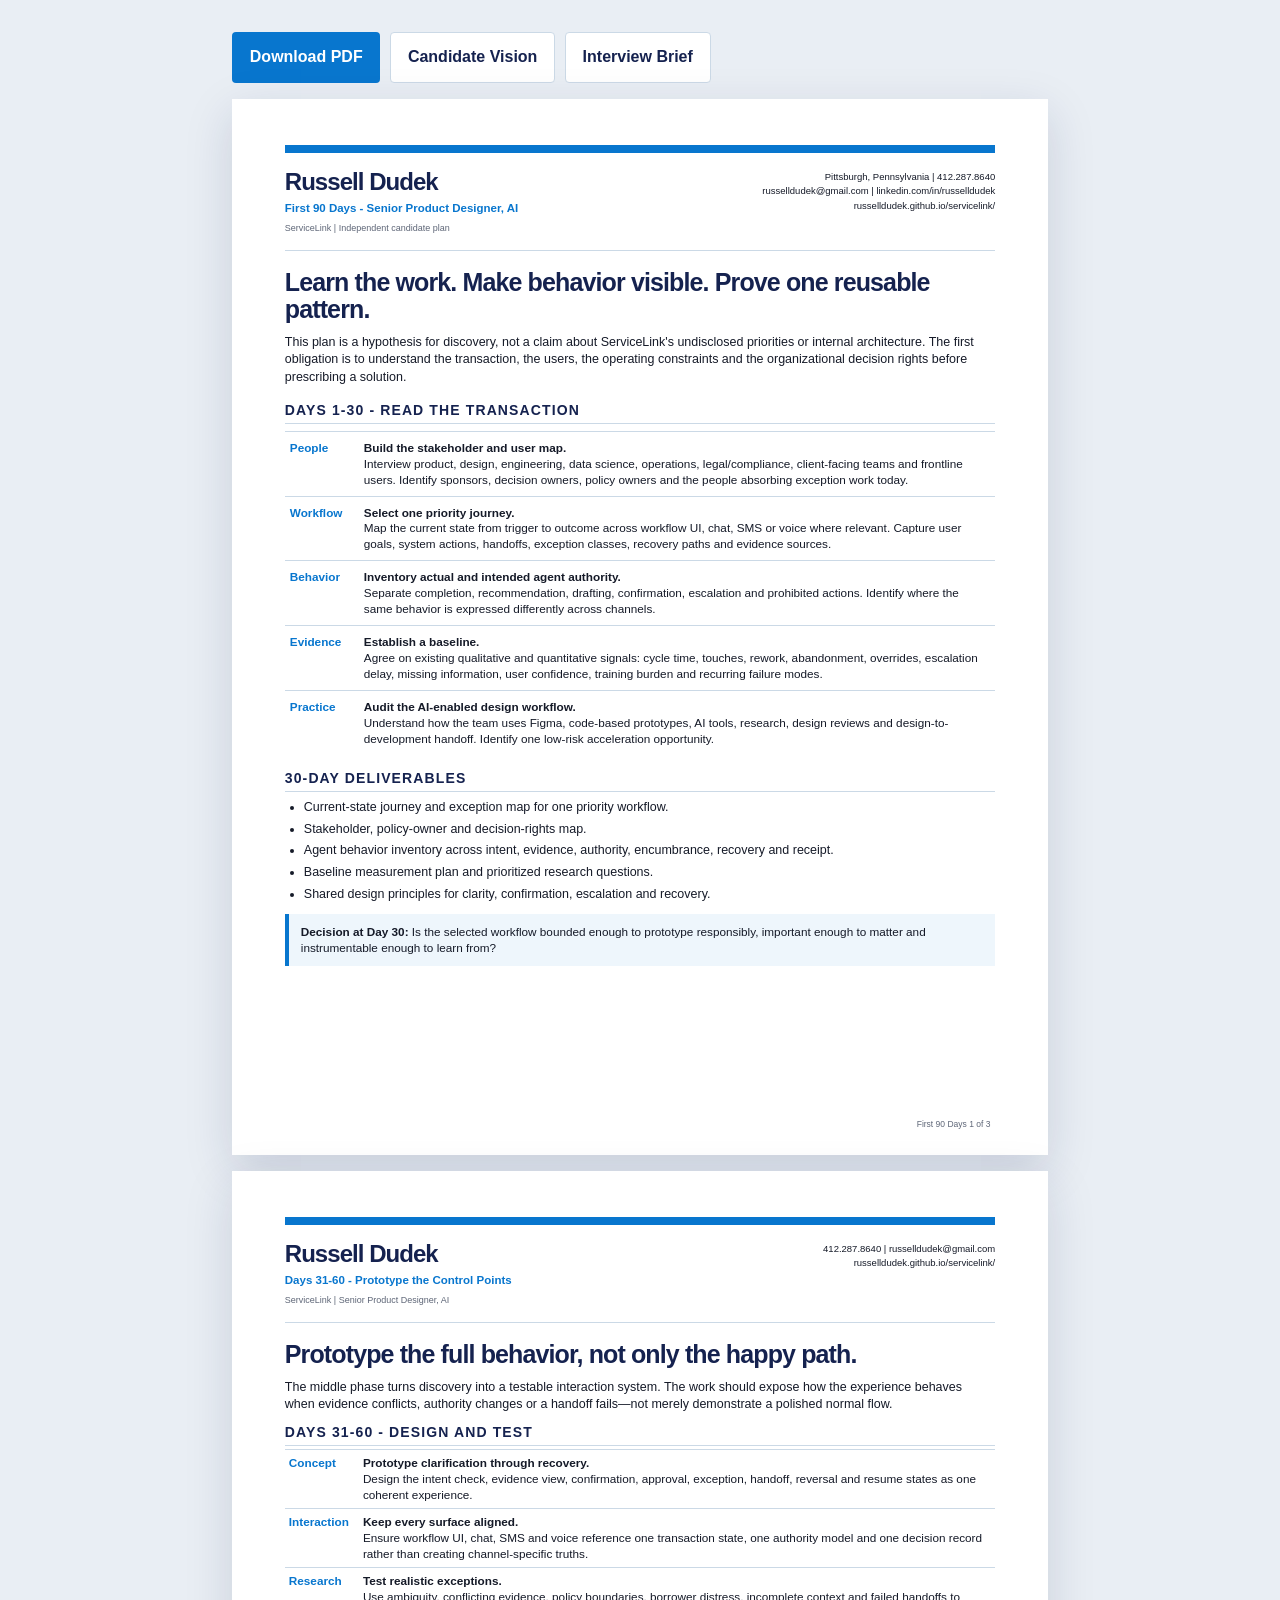
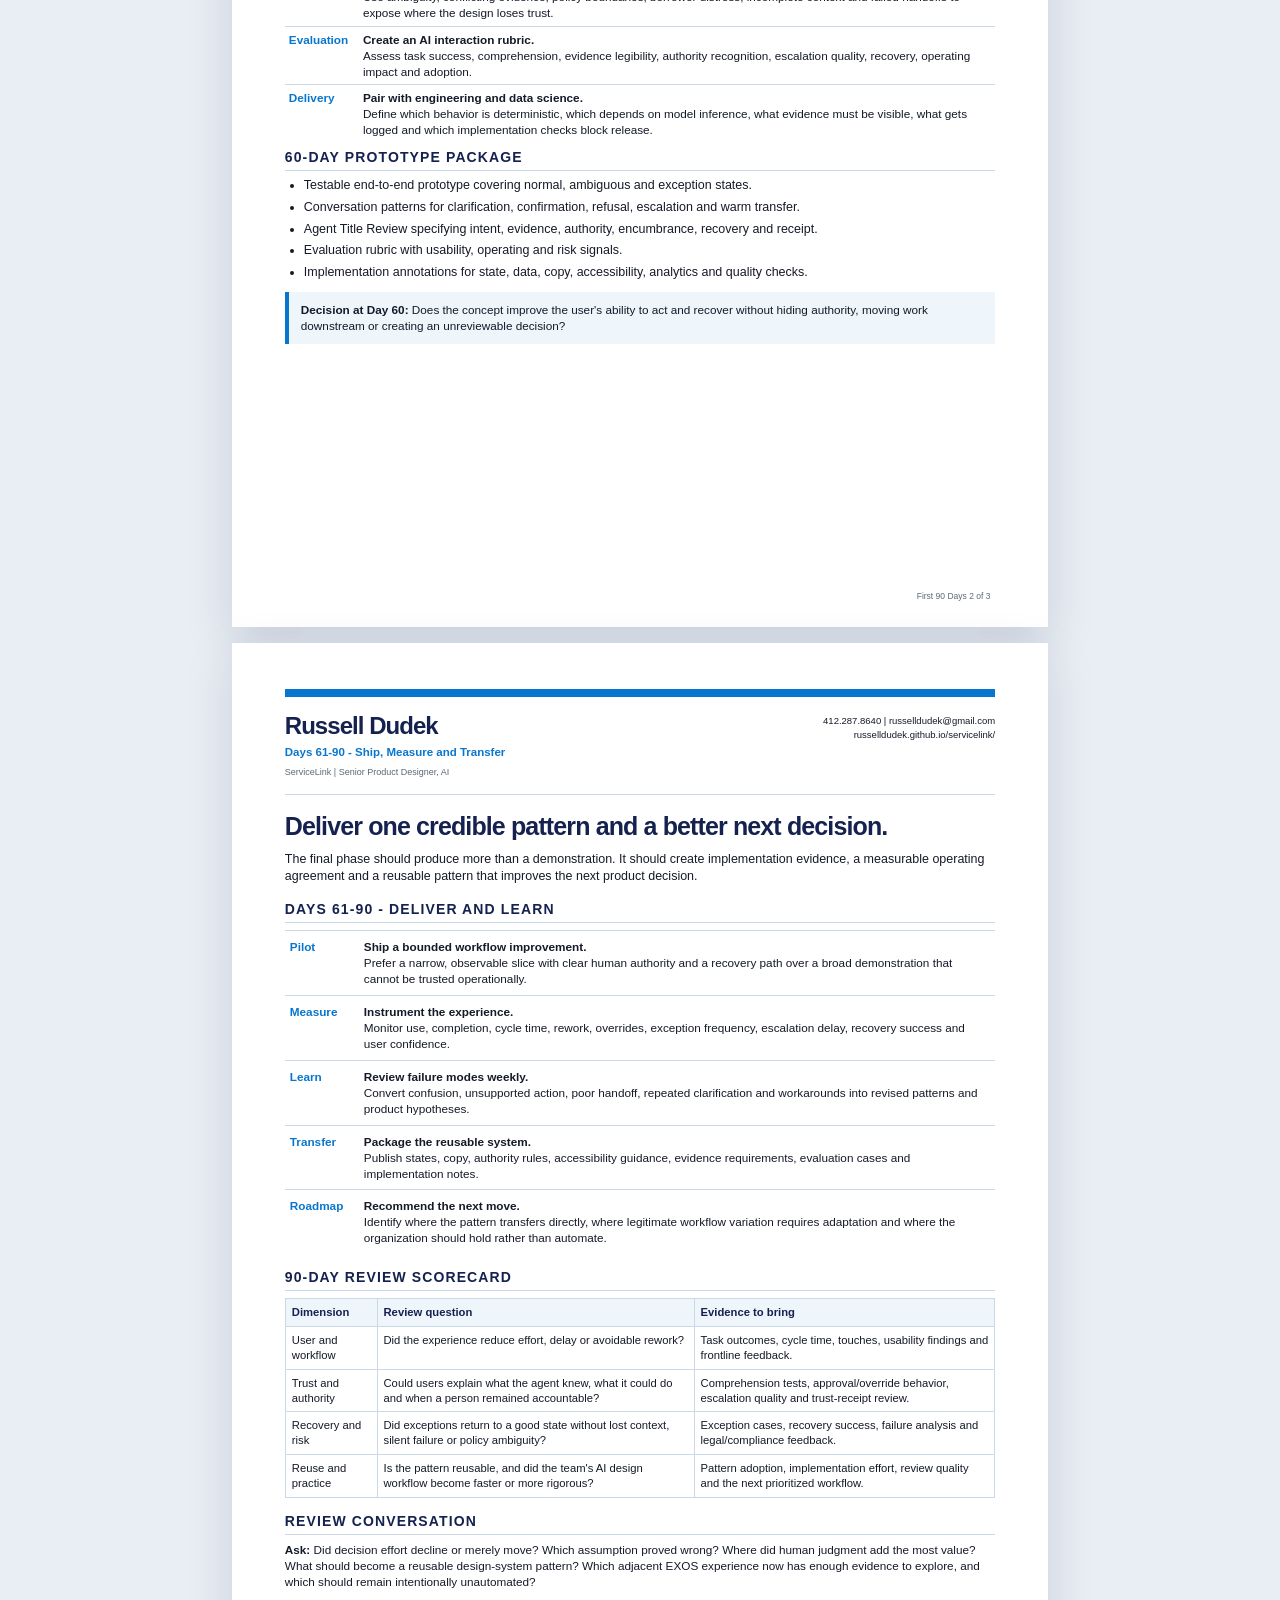
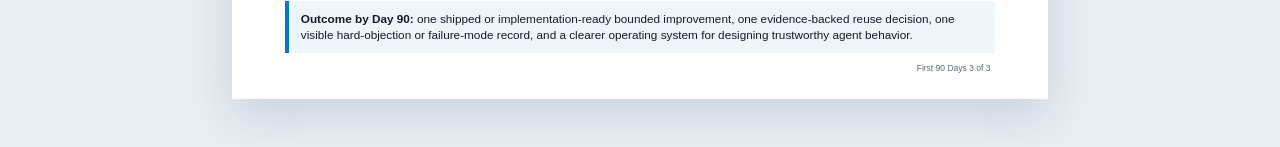
==== commit 0965cb4c: "Expand the 90-day plan into readable phase pages" ====
--- a/90-day-plan.html
+++ b/90-day-plan.html
@@ -3,18 +3,19 @@
 <head>
   <meta charset="utf-8">
   <meta name="viewport" content="width=device-width,initial-scale=1">
+  <meta name="roleforge-build" content="20260715-5">
   <title>ServiceLink Senior Product Designer AI - First 90 Days</title>
-  <link rel="stylesheet" href="styles.css">
+  <link rel="stylesheet" href="styles.css?v=20260715-5">
+  <link rel="stylesheet" href="plan.css?v=20260715-5">
 </head>
 <body class="document-page">
-  <div class="document-actions-bar">
-    <a class="button primary" href="docs/ServiceLink-Senior-Product-Designer-AI-90-Day-Plan.pdf" download>Download PDF</a>
+  <div class="document-actions-bar" aria-label="Document actions">
+    <a class="button primary" href="docs/ServiceLink-Senior-Product-Designer-AI-90-Day-Plan.pdf?v=20260715-5" download>Download PDF</a>
     <a class="button secondary" href="index.html">Candidate Vision</a>
     <a class="button secondary" href="interview-brief.html">Interview Brief</a>
-    <button class="button secondary" onclick="window.print()">Print</button>
   </div>
 
-  <section class="document-sheet compact plan-page-one">
+  <section class="document-sheet plan-sheet plan-page-one">
     <header class="document-header">
       <div>
         <div class="document-name">Russell Dudek</div>
@@ -45,7 +46,7 @@
     <div class="page-number">First 90 Days 1 of 3</div>
   </section>
 
-  <section class="document-sheet compact plan-page-two">
+  <section class="document-sheet plan-sheet plan-page-two">
     <header class="document-header">
       <div>
         <div class="document-name">Russell Dudek</div>
@@ -55,6 +56,8 @@
       <div class="document-contact">412.287.8640 | russelldudek@gmail.com<br><a href="https://russelldudek.github.io/servicelink/">russelldudek.github.io/servicelink/</a></div>
     </header>
     <h1>Prototype the full behavior, not only the happy path.</h1>
+    <p>The middle phase turns discovery into a testable interaction system. The work should expose how the experience behaves when evidence conflicts, authority changes or a handoff fails—not merely demonstrate a polished normal flow.</p>
+    <h2>Days 31-60 - Design and Test</h2>
     <table class="timeline-table">
       <tr><td>Concept</td><td><strong>Prototype clarification through recovery.</strong><br>Design the intent check, evidence view, confirmation, approval, exception, handoff, reversal and resume states as one coherent experience.</td></tr>
       <tr><td>Interaction</td><td><strong>Keep every surface aligned.</strong><br>Ensure workflow UI, chat, SMS and voice reference one transaction state, one authority model and one decision record rather than creating channel-specific truths.</td></tr>
@@ -74,7 +77,7 @@
     <div class="page-number">First 90 Days 2 of 3</div>
   </section>
 
-  <section class="document-sheet compact plan-page-three">
+  <section class="document-sheet plan-sheet plan-page-three">
     <header class="document-header">
       <div>
         <div class="document-name">Russell Dudek</div>
@@ -84,6 +87,8 @@
       <div class="document-contact">412.287.8640 | russelldudek@gmail.com<br><a href="https://russelldudek.github.io/servicelink/">russelldudek.github.io/servicelink/</a></div>
     </header>
     <h1>Deliver one credible pattern and a better next decision.</h1>
+    <p>The final phase should produce more than a demonstration. It should create implementation evidence, a measurable operating agreement and a reusable pattern that improves the next product decision.</p>
+    <h2>Days 61-90 - Deliver and Learn</h2>
     <table class="timeline-table">
       <tr><td>Pilot</td><td><strong>Ship a bounded workflow improvement.</strong><br>Prefer a narrow, observable slice with clear human authority and a recovery path over a broad demonstration that cannot be trusted operationally.</td></tr>
       <tr><td>Measure</td><td><strong>Instrument the experience.</strong><br>Monitor use, completion, cycle time, rework, overrides, exception frequency, escalation delay, recovery success and user confidence.</td></tr>
--- a/plan.css
+++ b/plan.css
@@ -0,0 +1,123 @@
+.document-sheet.plan-sheet {
+  padding: .48in .55in;
+}
+
+.plan-sheet .document-header {
+  padding-top: .18in;
+  padding-bottom: .15in;
+  margin-bottom: .18in;
+}
+
+.plan-sheet .document-name {
+  font-size: 24px;
+}
+
+.plan-sheet .document-identity {
+  font-size: 11.5px;
+}
+
+.plan-sheet .document-contact {
+  font-size: 9.5px;
+  line-height: 1.5;
+}
+
+.plan-sheet .doc-company {
+  font-size: 9px;
+}
+
+.plan-sheet h1 {
+  font-size: 25px;
+  line-height: 1.08;
+  margin: 0 0 11px;
+}
+
+.plan-sheet h2 {
+  font-size: 14px;
+  line-height: 1.2;
+  margin: 15px 0 7px;
+  padding-bottom: 4px;
+}
+
+.plan-sheet > p,
+.plan-sheet li {
+  font-size: 12.5px;
+  line-height: 1.42;
+}
+
+.plan-sheet > p {
+  margin: 0 0 10px;
+}
+
+.plan-sheet ul {
+  margin: 6px 0 10px;
+  padding-left: 19px;
+}
+
+.plan-sheet li {
+  margin-bottom: 4px;
+}
+
+.plan-sheet .timeline-table {
+  font-size: 11.75px;
+  line-height: 1.36;
+}
+
+.plan-sheet .timeline-table td {
+  padding: 8px 5px;
+}
+
+.plan-sheet .timeline-table td:first-child {
+  width: 74px;
+  padding-right: 10px;
+}
+
+.plan-sheet .metric-table {
+  font-size: 11.25px;
+  line-height: 1.32;
+}
+
+.plan-sheet .metric-table th,
+.plan-sheet .metric-table td {
+  padding: 6px;
+}
+
+.plan-sheet .callout {
+  padding: 10px 12px;
+  font-size: 11.75px;
+  line-height: 1.38;
+}
+
+.plan-sheet .review-summary {
+  font-size: 11.75px;
+  line-height: 1.4;
+  margin: 0 0 10px;
+  padding-right: 0;
+}
+
+.plan-sheet .page-number {
+  font-size: 8.5px;
+}
+
+@media screen and (max-width: 680px) {
+  .document-sheet.plan-sheet {
+    padding: 1.25rem;
+  }
+
+  .plan-sheet .timeline-table,
+  .plan-sheet .metric-table {
+    font-size: 1rem;
+  }
+
+  .plan-sheet > p,
+  .plan-sheet li,
+  .plan-sheet .callout,
+  .plan-sheet .review-summary {
+    font-size: 1rem;
+  }
+}
+
+@media print {
+  .document-sheet.plan-sheet {
+    padding: .48in .55in;
+  }
+}
